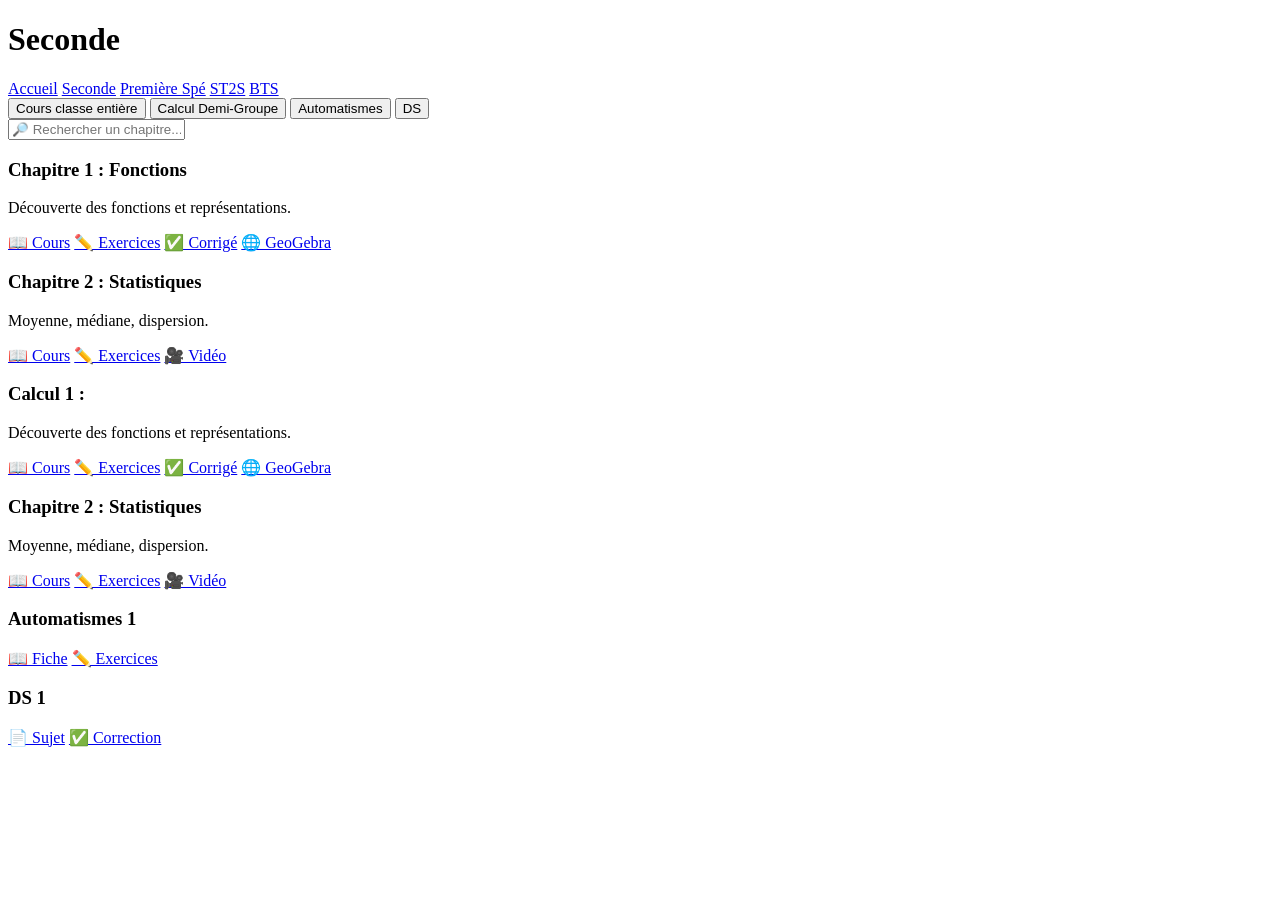
==== seconde.html @ 39851d0e "Add new sections for Calcul 1 and Chapitre 2 Added sections for Calcul 1 and Chapitre 2 with relevan" ====
<!DOCTYPE html>
<html lang="fr">
<head>
  <meta charset="UTF-8">
  <title>Seconde - Mme Devaud</title>
  <link rel="stylesheet" href="style.css">
</head>

<body>

<header>
  <h1>Seconde</h1>

  <nav class="menu">
    <a class="menu-btn" href="index.html">Accueil</a>
    <a class="menu-btn active" href="seconde.html">Seconde</a>
    <a class="menu-btn" href="spe.html">Première Spé</a>
    <a class="menu-btn" href="st2s.html">ST2S</a>
    <a class="menu-btn" href="bts.html">BTS</a>
  </nav>

  <div class="sub-menu">
    <button class="sub-btn active" onclick="showSec('cl')">Cours classe entière</button>
    <button class="sub-btn  " onclick="showSec('dg')">Calcul Demi-Groupe</button>
    <button class="sub-btn" onclick="showSec('auto')">Automatismes</button>
    <button class="sub-btn" onclick="showSec('ds')">DS</button>
  </div>
</header>
<div class="search-box">
  <input type="text" id="searchInput" placeholder="🔎 Rechercher un chapitre..." onkeyup="searchChapters()">
</div>
<main>

<!-- CLASSE ENTIERE -->
<section id="cl" class="sub-section active">

  <div class="card">
    <h3>Chapitre 1 : Fonctions</h3>
    <p>Découverte des fonctions et représentations.</p>

    <div class="actions">
      <a href="pdf/seconde/ch1.pdf" raget="_blank">📖 Cours</a>
      <a href="pdf/seconde/exos-fonctions.pdf">✏️ Exercices</a>
      <a href="pdf/seconde/corr-fonctions.pdf">✅ Corrigé</a>
      <a href="https://www.geogebra.org" target="_blank">🌐 GeoGebra</a>
    </div>
  </div>

  <div class="card">
    <h3>Chapitre 2 : Statistiques</h3>
    <p>Moyenne, médiane, dispersion.</p>

    <div class="actions">
      <a href="#">📖 Cours</a>
      <a href="#">✏️ Exercices</a>
      <a href="#">🎥 Vidéo</a>
    </div>
  </div>
  </section>
<!-- DEMI-GROUPE -->
<section id="cl" class="sub-section ">

  <div class="card">
    <h3>Calcul 1 :  </h3>
    <p>Découverte des fonctions et représentations.</p>

    <div class="actions">
      <a href="pdf/seconde/ch1.pdf" raget="_blank">📖 Cours</a>
      <a href="pdf/seconde/exos-fonctions.pdf">✏️ Exercices</a>
      <a href="pdf/seconde/corr-fonctions.pdf">✅ Corrigé</a>
      <a href="https://www.geogebra.org" target="_blank">🌐 GeoGebra</a>
    </div>
  </div>

  <div class="card">
    <h3>Chapitre 2 : Statistiques</h3>
    <p>Moyenne, médiane, dispersion.</p>

    <div class="actions">
      <a href="#">📖 Cours</a>
      <a href="#">✏️ Exercices</a>
      <a href="#">🎥 Vidéo</a>
    </div>
  </div>


</section>

<!-- AUTOMATISMES -->
<section id="auto" class="sub-section">

  <div class="card">
    <h3>Automatismes 1</h3>

    <div class="actions">
      <a href="pdf/seconde/auto1.pdf">📖 Fiche</a>
      <a href="pdf/seconde/auto1exo.pdf">✏️ Exercices</a>
    </div>
  </div>

</section>

<!-- DS -->
<section id="ds" class="sub-section">

  <div class="card">
    <h3>DS 1</h3>

    <div class="actions">
      <a href="pdf/seconde/ds1.pdf">📄 Sujet</a>
      <a href="pdf/seconde/ds1corr.pdf">✅ Correction</a>
    </div>
  </div>

</section>

</main>

<script src="script.js"></script>
</body>
</html>
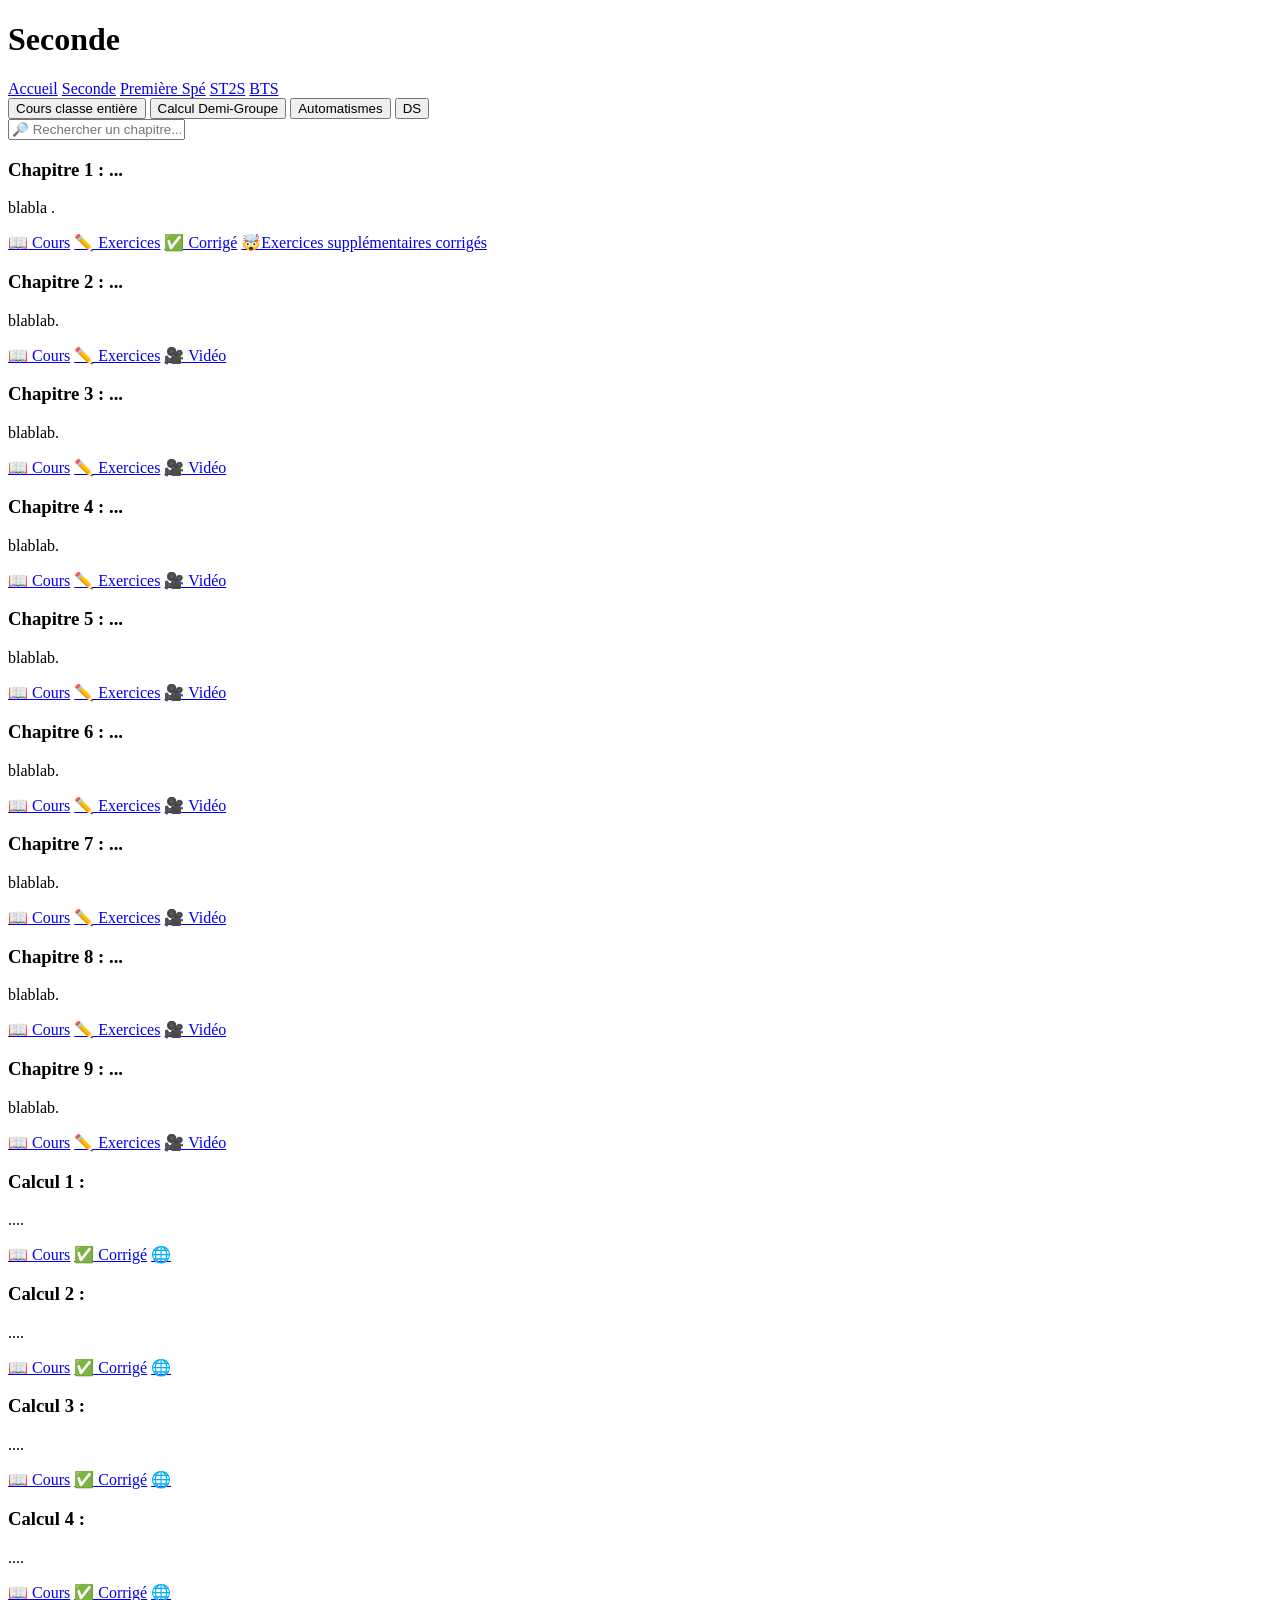
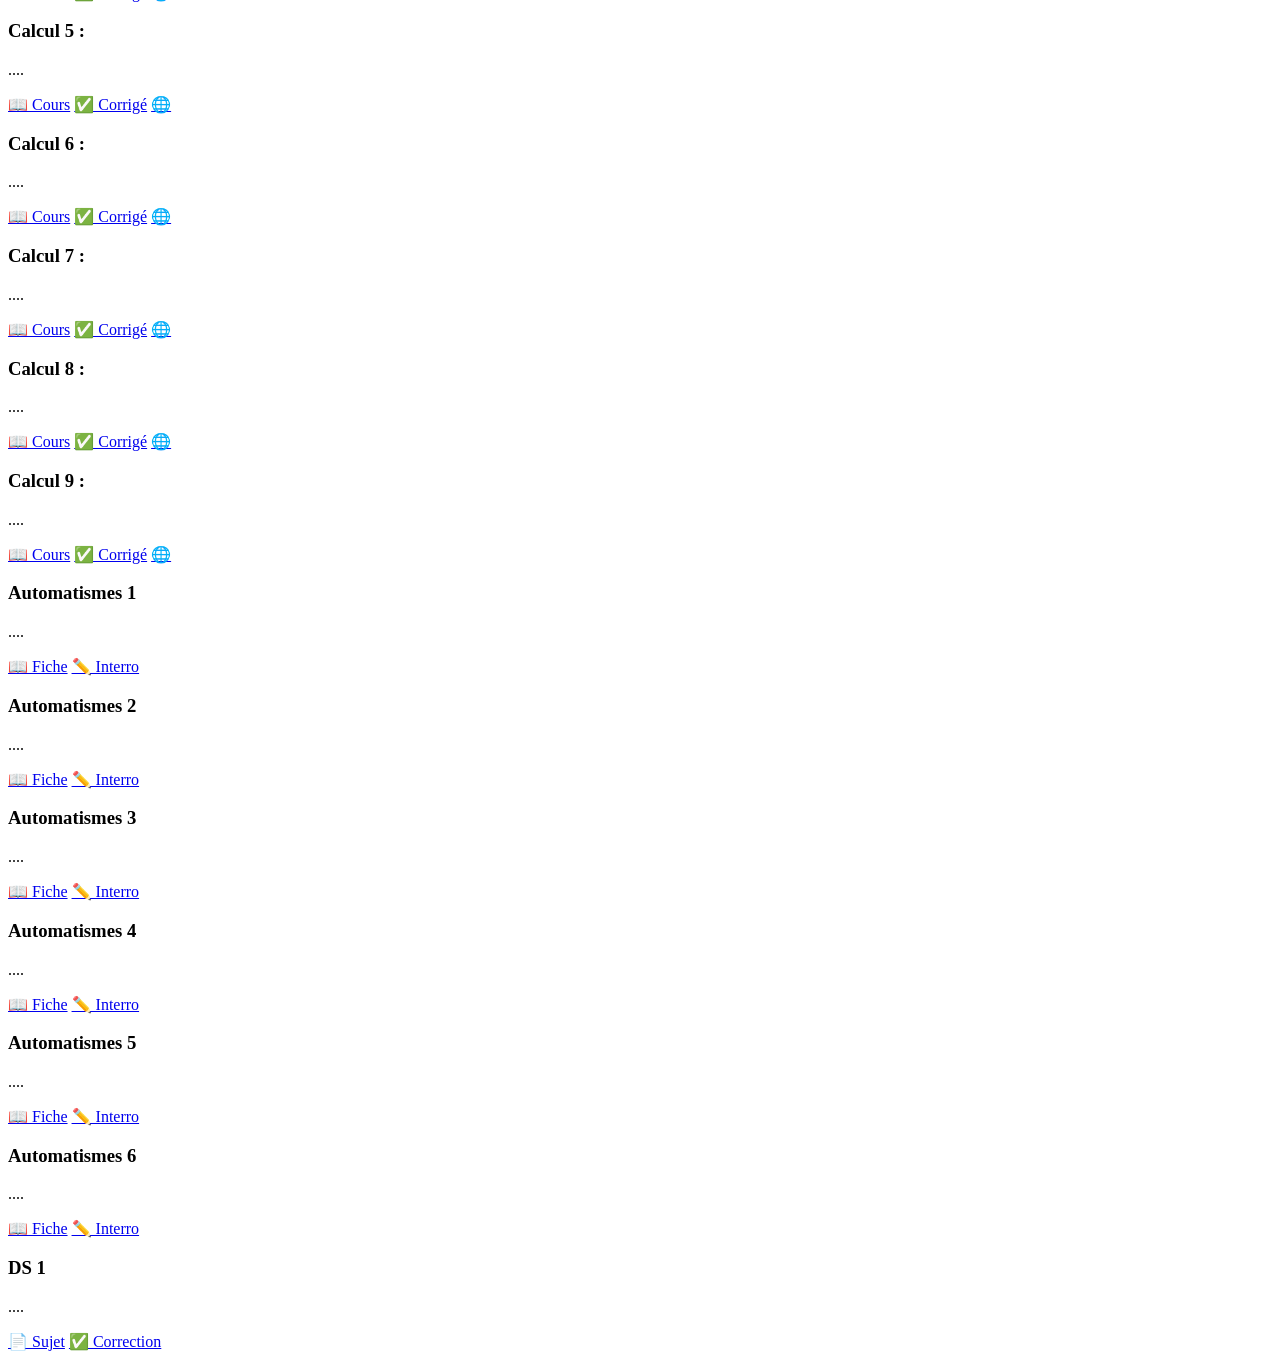
==== commit ef3be0e9: "Update content and links in seconde.html" ====
--- a/seconde.html
+++ b/seconde.html
@@ -35,20 +35,104 @@
 <section id="cl" class="sub-section active">
 
   <div class="card">
-    <h3>Chapitre 1 : Fonctions</h3>
-    <p>Découverte des fonctions et représentations.</p>
-
-    <div class="actions">
-      <a href="pdf/seconde/ch1.pdf" raget="_blank">📖 Cours</a>
+    <h3>Chapitre 1 : ...</h3>
+    <p>blabla .</p>
+
+    <div class="actions">
+      <a href="pdf/seconde/ch1.pdf" target="_blank">📖 Cours</a>
       <a href="pdf/seconde/exos-fonctions.pdf">✏️ Exercices</a>
       <a href="pdf/seconde/corr-fonctions.pdf">✅ Corrigé</a>
-      <a href="https://www.geogebra.org" target="_blank">🌐 GeoGebra</a>
-    </div>
-  </div>
-
-  <div class="card">
-    <h3>Chapitre 2 : Statistiques</h3>
-    <p>Moyenne, médiane, dispersion.</p>
+      <a href="pdf/seconde/exosupp-fonctions.pdf">🤯Exercices supplémentaires corrigés</a>
+     <!-- <a href="... target="_blank">🌐 Exercices en ligne</a>-->
+    </div>
+  </div>
+
+  <div class="card">
+    <h3>Chapitre 2 : ...</h3>
+    <p>blablab.</p>
+
+    <div class="actions">
+      <a href="#">📖 Cours</a>
+      <a href="#">✏️ Exercices</a>
+      <a href="#">🎥 Vidéo</a>
+    </div>
+  </div>
+
+  
+  <div class="card">
+    <h3>Chapitre 3 : ...</h3>
+    <p>blablab.</p>
+
+    <div class="actions">
+      <a href="#">📖 Cours</a>
+      <a href="#">✏️ Exercices</a>
+      <a href="#">🎥 Vidéo</a>
+    </div>
+  </div>
+
+  
+  <div class="card">
+    <h3>Chapitre 4 : ...</h3>
+    <p>blablab.</p>
+
+    <div class="actions">
+      <a href="#">📖 Cours</a>
+      <a href="#">✏️ Exercices</a>
+      <a href="#">🎥 Vidéo</a>
+    </div>
+  </div>
+
+  
+  <div class="card">
+    <h3>Chapitre 5 : ...</h3>
+    <p>blablab.</p>
+
+    <div class="actions">
+      <a href="#">📖 Cours</a>
+      <a href="#">✏️ Exercices</a>
+      <a href="#">🎥 Vidéo</a>
+    </div>
+  </div>
+
+  
+  <div class="card">
+    <h3>Chapitre 6 : ...</h3>
+    <p>blablab.</p>
+
+    <div class="actions">
+      <a href="#">📖 Cours</a>
+      <a href="#">✏️ Exercices</a>
+      <a href="#">🎥 Vidéo</a>
+    </div>
+  </div>
+
+  
+  <div class="card">
+    <h3>Chapitre 7 : ...</h3>
+    <p>blablab.</p>
+
+    <div class="actions">
+      <a href="#">📖 Cours</a>
+      <a href="#">✏️ Exercices</a>
+      <a href="#">🎥 Vidéo</a>
+    </div>
+  </div>
+
+  
+  <div class="card">
+    <h3>Chapitre 8 : ...</h3>
+    <p>blablab.</p>
+
+    <div class="actions">
+      <a href="#">📖 Cours</a>
+      <a href="#">✏️ Exercices</a>
+      <a href="#">🎥 Vidéo</a>
+    </div>
+  </div>
+  
+  <div class="card">
+    <h3>Chapitre 9 : ...</h3>
+    <p>blablab.</p>
 
     <div class="actions">
       <a href="#">📖 Cours</a>
@@ -58,32 +142,106 @@
   </div>
   </section>
 <!-- DEMI-GROUPE -->
-<section id="cl" class="sub-section ">
+<section id="dg" class="sub-section ">
 
   <div class="card">
     <h3>Calcul 1 :  </h3>
-    <p>Découverte des fonctions et représentations.</p>
-
-    <div class="actions">
-      <a href="pdf/seconde/ch1.pdf" raget="_blank">📖 Cours</a>
-      <a href="pdf/seconde/exos-fonctions.pdf">✏️ Exercices</a>
-      <a href="pdf/seconde/corr-fonctions.pdf">✅ Corrigé</a>
-      <a href="https://www.geogebra.org" target="_blank">🌐 GeoGebra</a>
-    </div>
-  </div>
-
-  <div class="card">
-    <h3>Chapitre 2 : Statistiques</h3>
-    <p>Moyenne, médiane, dispersion.</p>
-
-    <div class="actions">
-      <a href="#">📖 Cours</a>
-      <a href="#">✏️ Exercices</a>
-      <a href="#">🎥 Vidéo</a>
-    </div>
-  </div>
-
-
+    <p>....</p>
+
+    <div class="actions">
+      <a href="pdf/seconde/ch1.pdf" raget="_blank">📖 Cours</a>
+      <a href="pdf/seconde/corr-fonctions.pdf">✅ Corrigé</a>
+      <a href="https://www.geogebra.org" target="_blank">🌐 </a>
+    </div>
+  </div>
+
+<div class="card">
+    <h3>Calcul 2 :  </h3>
+    <p>....</p>
+
+    <div class="actions">
+      <a href="pdf/seconde/ch1.pdf" raget="_blank">📖 Cours</a>
+      <a href="pdf/seconde/corr-fonctions.pdf">✅ Corrigé</a>
+      <a href="https://www.geogebra.org" target="_blank">🌐 </a>
+    </div>
+  </div>
+
+  <div class="card">
+    <h3>Calcul 3 :  </h3>
+    <p>....</p>
+
+    <div class="actions">
+      <a href="pdf/seconde/ch1.pdf" raget="_blank">📖 Cours</a>
+      <a href="pdf/seconde/corr-fonctions.pdf">✅ Corrigé</a>
+      <a href="https://www.geogebra.org" target="_blank">🌐 </a>
+    </div>
+  </div>
+
+  <div class="card">
+    <h3>Calcul 4 :  </h3>
+    <p>....</p>
+
+    <div class="actions">
+      <a href="pdf/seconde/ch1.pdf" raget="_blank">📖 Cours</a>
+      <a href="pdf/seconde/corr-fonctions.pdf">✅ Corrigé</a>
+      <a href="https://www.geogebra.org" target="_blank">🌐 </a>
+    </div>
+  </div>
+
+<div class="card">
+    <h3>Calcul 5 :  </h3>
+    <p>....</p>
+
+    <div class="actions">
+      <a href="pdf/seconde/ch1.pdf" raget="_blank">📖 Cours</a>
+      <a href="pdf/seconde/corr-fonctions.pdf">✅ Corrigé</a>
+      <a href="https://www.geogebra.org" target="_blank">🌐 </a>
+    </div>
+  </div>
+
+  <div class="card">
+    <h3>Calcul 6 :  </h3>
+    <p>....</p>
+
+    <div class="actions">
+      <a href="pdf/seconde/ch1.pdf" raget="_blank">📖 Cours</a>
+      <a href="pdf/seconde/corr-fonctions.pdf">✅ Corrigé</a>
+      <a href="https://www.geogebra.org" target="_blank">🌐 </a>
+    </div>
+  </div>
+
+  <div class="card">
+    <h3>Calcul 7 :  </h3>
+    <p>....</p>
+
+    <div class="actions">
+      <a href="pdf/seconde/ch1.pdf" raget="_blank">📖 Cours</a>
+      <a href="pdf/seconde/corr-fonctions.pdf">✅ Corrigé</a>
+      <a href="https://www.geogebra.org" target="_blank">🌐 </a>
+    </div>
+  </div>
+
+  <div class="card">
+    <h3>Calcul 8 :  </h3>
+    <p>....</p>
+
+    <div class="actions">
+      <a href="pdf/seconde/ch1.pdf" raget="_blank">📖 Cours</a>
+      <a href="pdf/seconde/corr-fonctions.pdf">✅ Corrigé</a>
+      <a href="https://www.geogebra.org" target="_blank">🌐 </a>
+    </div>
+  </div>
+
+  <div class="card">
+    <h3>Calcul 9 :  </h3>
+    <p>....</p>
+
+    <div class="actions">
+      <a href="pdf/seconde/ch1.pdf" raget="_blank">📖 Cours</a>
+      <a href="pdf/seconde/corr-fonctions.pdf">✅ Corrigé</a>
+      <a href="https://www.geogebra.org" target="_blank">🌐 </a>
+    </div>
+  </div>
 </section>
 
 <!-- AUTOMATISMES -->
@@ -91,13 +249,63 @@
 
   <div class="card">
     <h3>Automatismes 1</h3>
-
-    <div class="actions">
-      <a href="pdf/seconde/auto1.pdf">📖 Fiche</a>
-      <a href="pdf/seconde/auto1exo.pdf">✏️ Exercices</a>
-    </div>
-  </div>
-
+     <p>....</p>
+
+    <div class="actions">
+      <a href="pdf/seconde/auto1.pdf">📖 Fiche</a>
+      <a href="pdf/seconde/auto1exo.pdf">✏️ Interro</a>
+    </div>
+  </div>
+
+    <div class="card">
+    <h3>Automatismes 2</h3>
+     <p>....</p>
+
+    <div class="actions">
+      <a href="pdf/seconde/auto1.pdf">📖 Fiche</a>
+      <a href="pdf/seconde/auto1exo.pdf">✏️ Interro</a>
+    </div>
+  </div>
+
+    <div class="card">
+    <h3>Automatismes 3</h3>
+     <p>....</p>
+
+    <div class="actions">
+      <a href="pdf/seconde/auto1.pdf">📖 Fiche</a>
+      <a href="pdf/seconde/auto1exo.pdf">✏️ Interro</a>
+    </div>
+  </div>
+
+    <div class="card">
+    <h3>Automatismes 4</h3>
+     <p>....</p>
+
+    <div class="actions">
+      <a href="pdf/seconde/auto1.pdf">📖 Fiche</a>
+      <a href="pdf/seconde/auto1exo.pdf">✏️ Interro</a>
+    </div>
+  </div>
+
+    <div class="card">
+    <h3>Automatismes 5</h3>
+     <p>....</p>
+
+    <div class="actions">
+      <a href="pdf/seconde/auto1.pdf">📖 Fiche</a>
+      <a href="pdf/seconde/auto1exo.pdf">✏️ Interro</a>
+    </div>
+  </div>
+
+    <div class="card">
+    <h3>Automatismes 6</h3>
+     <p>....</p>
+
+    <div class="actions">
+      <a href="pdf/seconde/auto1.pdf">📖 Fiche</a>
+      <a href="pdf/seconde/auto1exo.pdf">✏️ Interro</a>
+    </div>
+  </div>
 </section>
 
 <!-- DS -->
@@ -105,6 +313,7 @@
 
   <div class="card">
     <h3>DS 1</h3>
+    <p>....</p>
 
     <div class="actions">
       <a href="pdf/seconde/ds1.pdf">📄 Sujet</a>
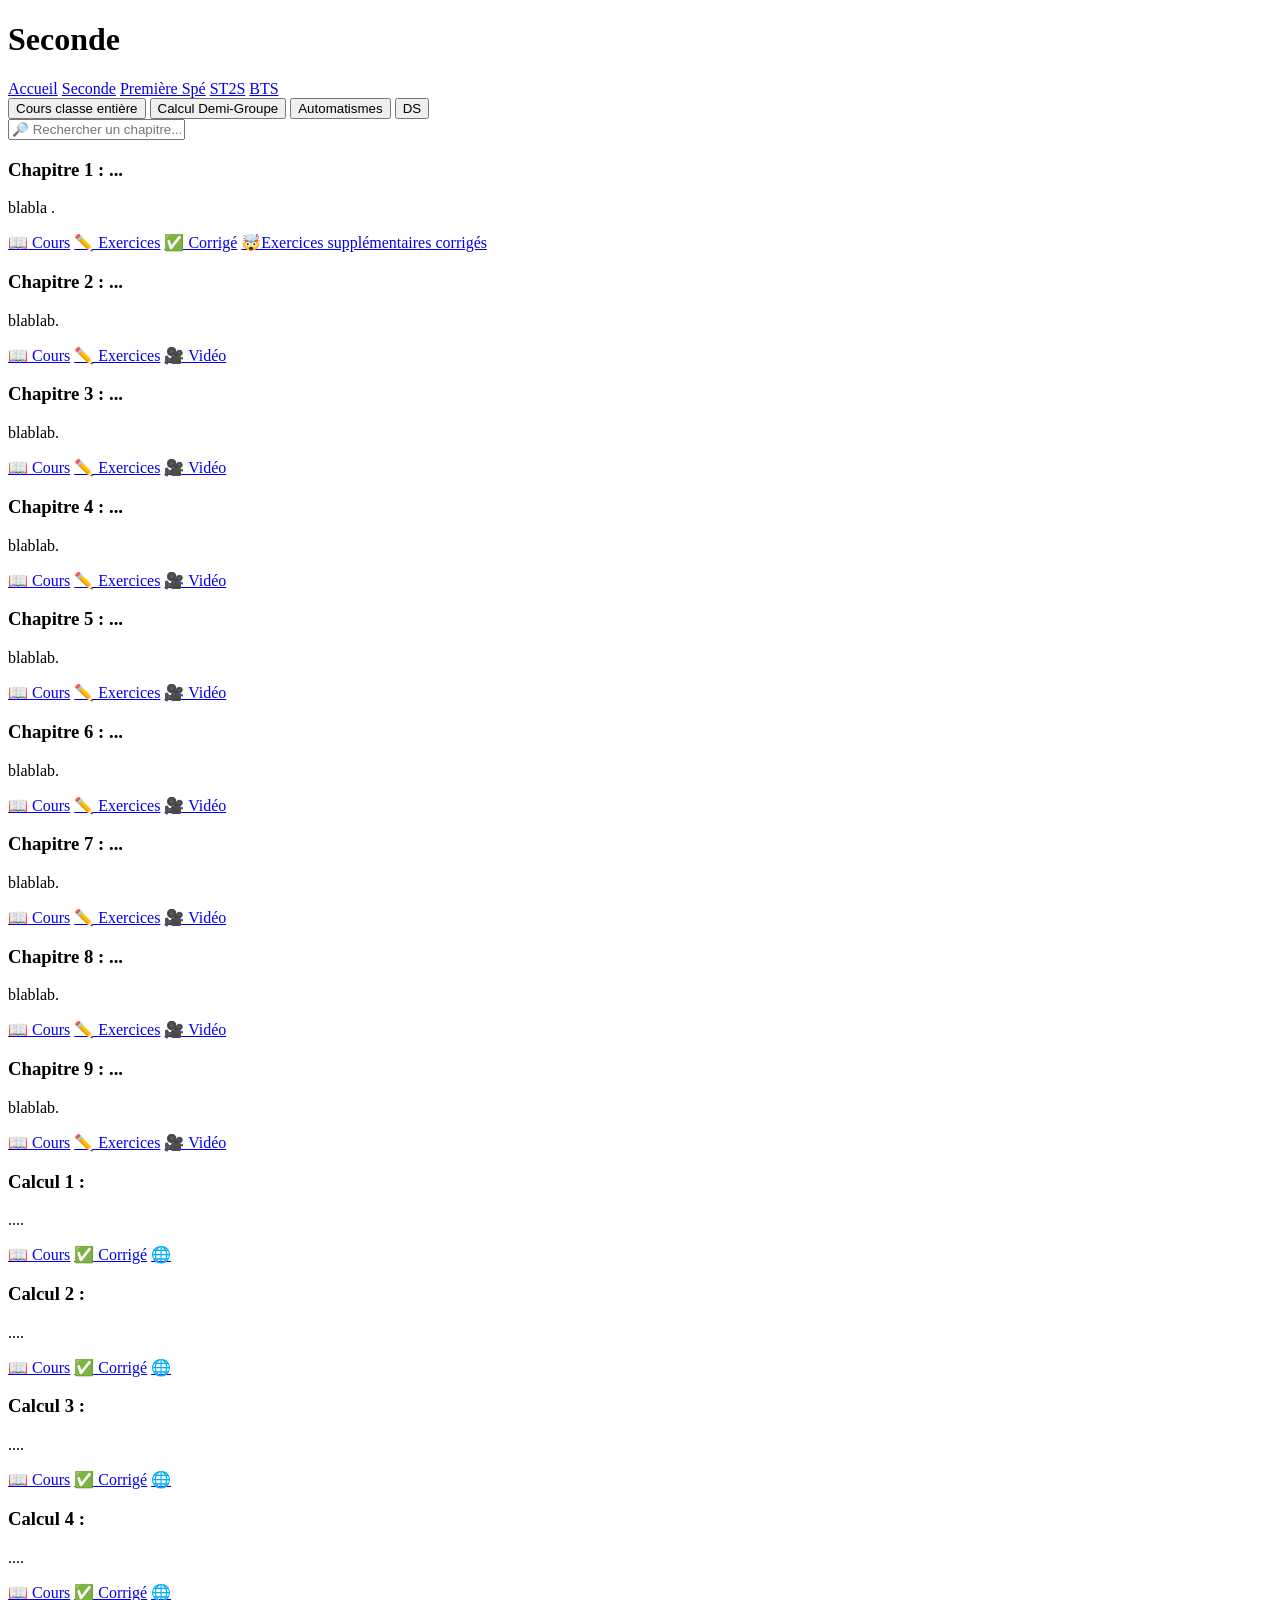
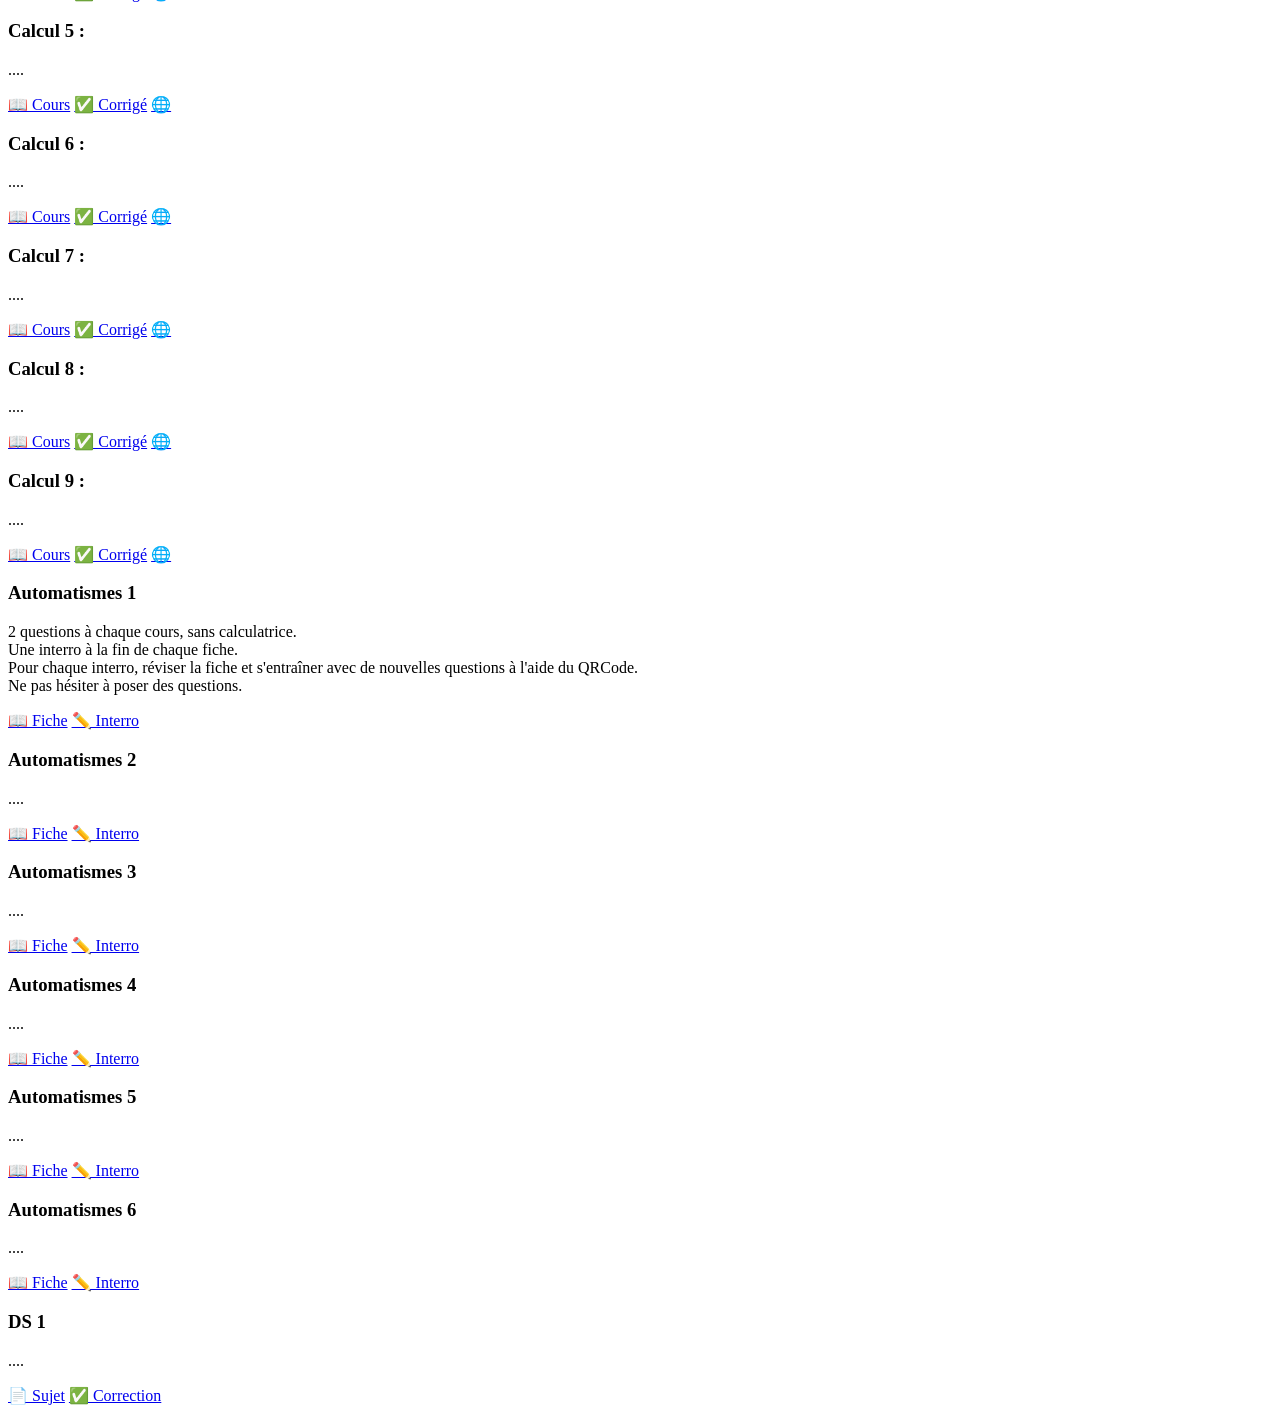
==== commit 910ac0ed: "Revise Automatismes section with detailed instructions Updated the content of the paragraph in the A" ====
--- a/seconde.html
+++ b/seconde.html
@@ -40,7 +40,7 @@
 
     <div class="actions">
       <a href="pdf/seconde/ch1.pdf" target="_blank">📖 Cours</a>
-      <a href="pdf/seconde/exos-fonctions.pdf">✏️ Exercices</a>
+      <a href="pdf/seconde/ch1-exos.pdf">✏️ Exercices</a>
       <a href="pdf/seconde/corr-fonctions.pdf">✅ Corrigé</a>
       <a href="pdf/seconde/exosupp-fonctions.pdf">🤯Exercices supplémentaires corrigés</a>
      <!-- <a href="... target="_blank">🌐 Exercices en ligne</a>-->
@@ -249,7 +249,10 @@
 
   <div class="card">
     <h3>Automatismes 1</h3>
-     <p>....</p>
+     <p>2 questions à chaque cours, sans calculatrice.<br>
+Une interro à la fin de chaque fiche.<br>
+Pour chaque interro, réviser la fiche et s'entraîner avec de nouvelles questions à l'aide du QRCode. <br>
+Ne pas hésiter à poser des questions.</p>
 
     <div class="actions">
       <a href="pdf/seconde/auto1.pdf">📖 Fiche</a>
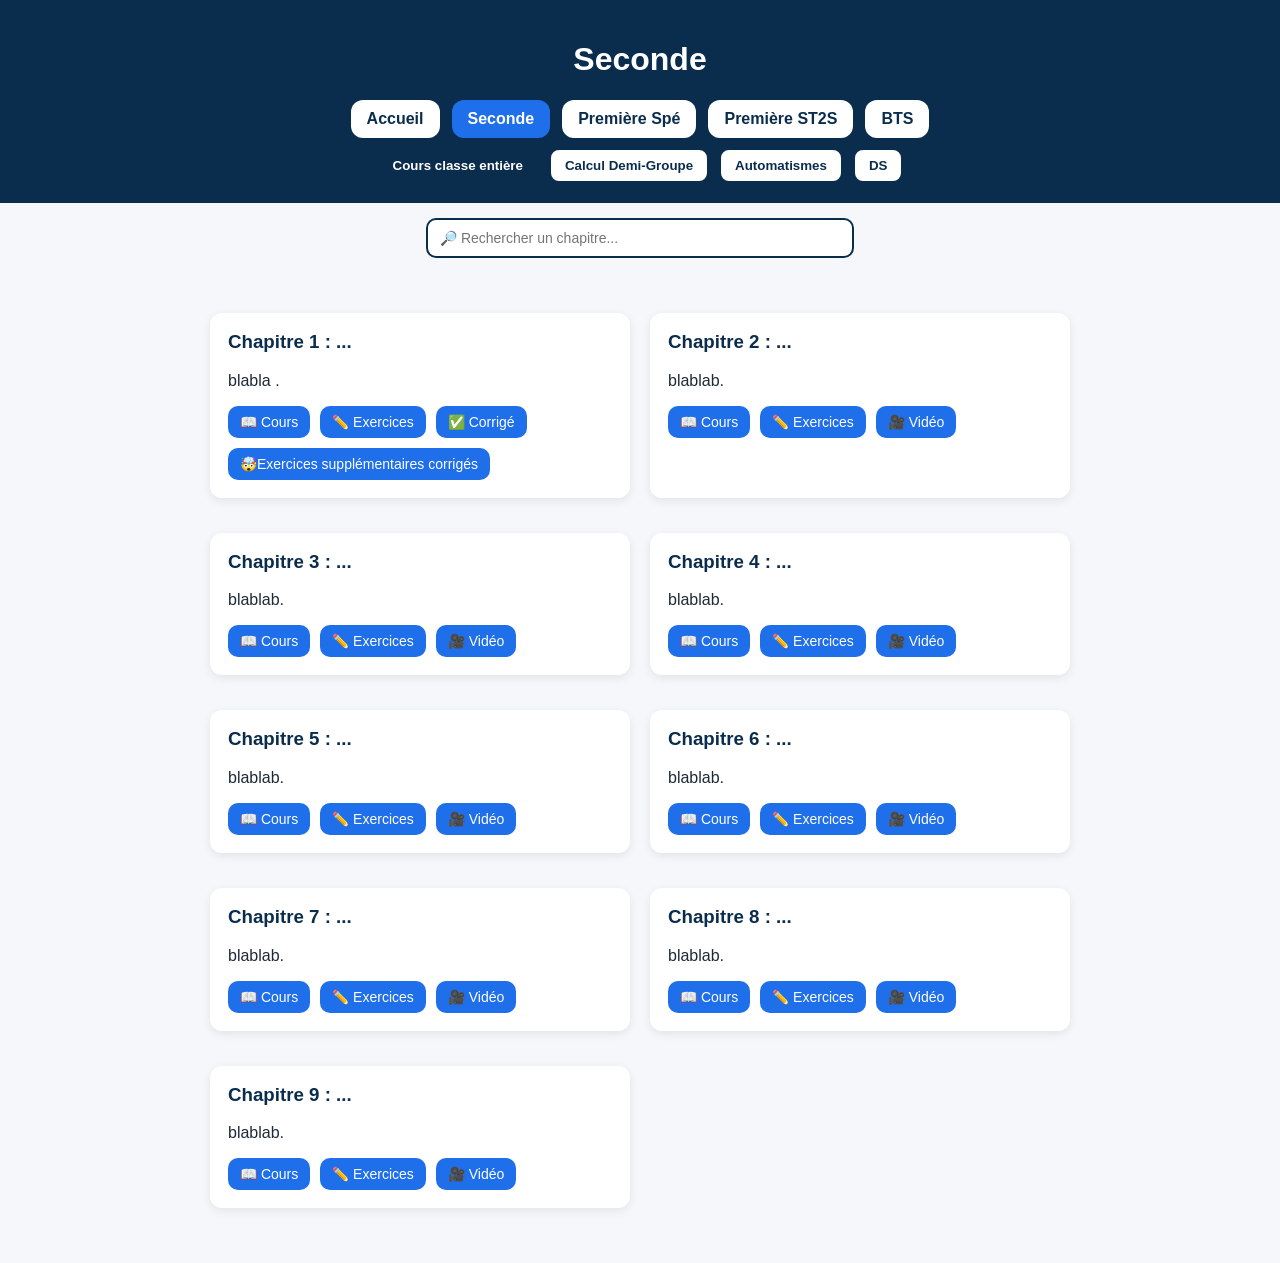
==== commit 8a61313b: "Add class to body in seconde.html" ====
--- a/seconde.html
+++ b/seconde.html
@@ -6,7 +6,7 @@
   <link rel="stylesheet" href="style.css">
 </head>
 
-<body>
+<body class="seconde">
 
 <header>
   <h1>Seconde</h1>
@@ -15,15 +15,15 @@
     <a class="menu-btn" href="index.html">Accueil</a>
     <a class="menu-btn active" href="seconde.html">Seconde</a>
     <a class="menu-btn" href="spe.html">Première Spé</a>
-    <a class="menu-btn" href="st2s.html">ST2S</a>
+    <a class="menu-btn " href="st2s.html">Première ST2S</a>
     <a class="menu-btn" href="bts.html">BTS</a>
   </nav>
 
   <div class="sub-menu">
-    <button class="sub-btn active" onclick="showSec('cl')">Cours classe entière</button>
-    <button class="sub-btn  " onclick="showSec('dg')">Calcul Demi-Groupe</button>
-    <button class="sub-btn" onclick="showSec('auto')">Automatismes</button>
-    <button class="sub-btn" onclick="showSec('ds')">DS</button>
+    <button class="sub-btn active" onclick="showSec('cl',event)">Cours classe entière</button>
+    <button class="sub-btn  " onclick="showSec('dg',event)">Calcul Demi-Groupe</button>
+    <button class="sub-btn" onclick="showSec('auto',event)">Automatismes</button>
+    <button class="sub-btn" onclick="showSec('ds',event)">DS</button>
   </div>
 </header>
 <div class="search-box">
@@ -33,7 +33,7 @@
 
 <!-- CLASSE ENTIERE -->
 <section id="cl" class="sub-section active">
-
+<div class="cards-container">
   <div class="card">
     <h3>Chapitre 1 : ...</h3>
     <p>blabla .</p>
@@ -139,11 +139,12 @@
       <a href="#">✏️ Exercices</a>
       <a href="#">🎥 Vidéo</a>
     </div>
+  </div>
   </div>
   </section>
 <!-- DEMI-GROUPE -->
 <section id="dg" class="sub-section ">
-
+<div class="cards-container">
   <div class="card">
     <h3>Calcul 1 :  </h3>
     <p>....</p>
@@ -242,17 +243,20 @@
       <a href="https://www.geogebra.org" target="_blank">🌐 </a>
     </div>
   </div>
+  </div>
 </section>
 
 <!-- AUTOMATISMES -->
 <section id="auto" class="sub-section">
-
-  <div class="card">
-    <h3>Automatismes 1</h3>
-     <p>2 questions à chaque cours, sans calculatrice.<br>
+   <p>2 questions à chaque cours, sans calculatrice.<br>
 Une interro à la fin de chaque fiche.<br>
 Pour chaque interro, réviser la fiche et s'entraîner avec de nouvelles questions à l'aide du QRCode. <br>
 Ne pas hésiter à poser des questions.</p>
+  <div class="cards-container">
+  
+  <div class="card">
+    <h3>Automatismes 1</h3>
+  
 
     <div class="actions">
       <a href="pdf/seconde/auto1.pdf">📖 Fiche</a>
@@ -308,12 +312,13 @@
       <a href="pdf/seconde/auto1.pdf">📖 Fiche</a>
       <a href="pdf/seconde/auto1exo.pdf">✏️ Interro</a>
     </div>
+  </div>
   </div>
 </section>
 
 <!-- DS -->
 <section id="ds" class="sub-section">
-
+<div class="cards-container">
   <div class="card">
     <h3>DS 1</h3>
     <p>....</p>
@@ -323,7 +328,7 @@
       <a href="pdf/seconde/ds1corr.pdf">✅ Correction</a>
     </div>
   </div>
-
+</div>
 </section>
 
 </main>
--- a/style.css
+++ b/style.css
@@ -0,0 +1,163 @@
+
+/* ===== BASE ===== */
+body {
+  margin: 0;
+  font-family: Arial, sans-serif;
+  background: #f5f7fb;
+  color: #1e2a38;
+}
+
+/* ===== HEADER ===== */
+header {
+  background: #0b2d4d;
+  color: white;
+  padding: 20px;
+  text-align: center;
+}
+
+/* ===== MENU ===== */
+.menu {
+  display: flex;
+  justify-content: center;
+  gap: 12px;
+  flex-wrap: wrap;
+  margin-top: 10px;
+}
+
+.menu-btn {
+  background: white;
+  color: #0b2d4d;
+  padding: 10px 16px;
+  border-radius: 12px;
+  text-decoration: none;
+  font-weight: bold;
+  transition: 0.2s;
+}
+
+.menu-btn:hover {
+  background: #1f6feb;
+  color: white;
+}
+
+.menu-btn.active {
+  background: #1f6feb;
+  color: white;
+}
+
+/* ===== SEARCH ===== */
+.search-box {
+  display: flex;
+  justify-content: center;
+  margin: 15px 0;
+}
+
+.search-box input {
+  width: 60%;
+  max-width: 400px;
+  padding: 10px 12px;
+  border-radius: 10px;
+  border: 2px solid #0b2d4d;
+  outline: none;
+  font-size: 14px;
+}
+
+.search-box input:focus {
+  border-color: #1f6feb;
+}
+
+/* ===== SUB MENU ===== */
+.sub-menu {
+  display: flex;
+  justify-content: center;
+  gap: 10px;
+  margin-top: 10px;
+  flex-wrap: wrap;
+}
+
+.sub-btn {
+  background: white;
+  border: 2px solid #0b2d4d;
+  color: #0b2d4d;
+  padding: 8px 14px;
+  border-radius: 10px;
+  cursor: pointer;
+  font-weight: bold;
+}
+
+.sub-btn.active {
+  background: #0b2d4d;
+  color: white;
+}
+
+/* ===== SECTIONS ===== */
+.sub-section {
+  display: none;
+  max-width: 900px;
+  margin: auto;
+  padding: 20px;
+}
+
+.sub-section.active {
+  display: block;
+}
+
+/* ===== CARDS ===== */
+.card {
+  background: white;
+  padding: 18px;
+  margin-bottom: 15px;
+  border-radius: 12px;
+  box-shadow: 0 3px 10px rgba(0,0,0,0.08);
+}
+
+.card h3 {
+  margin-top: 0;
+  color: #0b2d4d;
+}
+
+/* ===== 2 COLONNES ===== */
+.cards-container {
+  display: grid;
+  grid-template-columns: repeat(2, 1fr);
+  gap: 20px;
+  max-width: 1200px;
+  margin: auto;
+  padding: 20px;
+}
+
+/* ===== ACTIONS ===== */
+.actions {
+  display: flex;
+  flex-wrap: wrap;
+  gap: 10px;
+  margin-top: 10px;
+}
+
+.actions a {
+  background: #1f6feb;
+  color: white;
+  padding: 8px 12px;
+  border-radius: 10px;
+  text-decoration: none;
+  font-size: 14px;
+}
+
+.actions a:hover {
+  background: #0b4fc2;
+}
+
+/* ===== BOUTON EXTERNE ===== */
+.external-btn {
+  display: inline-block;
+  margin-top: 10px;
+  background: #0b2d4d;
+  color: white;
+  padding: 8px 12px;
+  border-radius: 10px;
+  text-decoration: none;
+  font-size: 14px;
+}
+
+.external-btn:hover {
+  background: #1f6feb;
+}
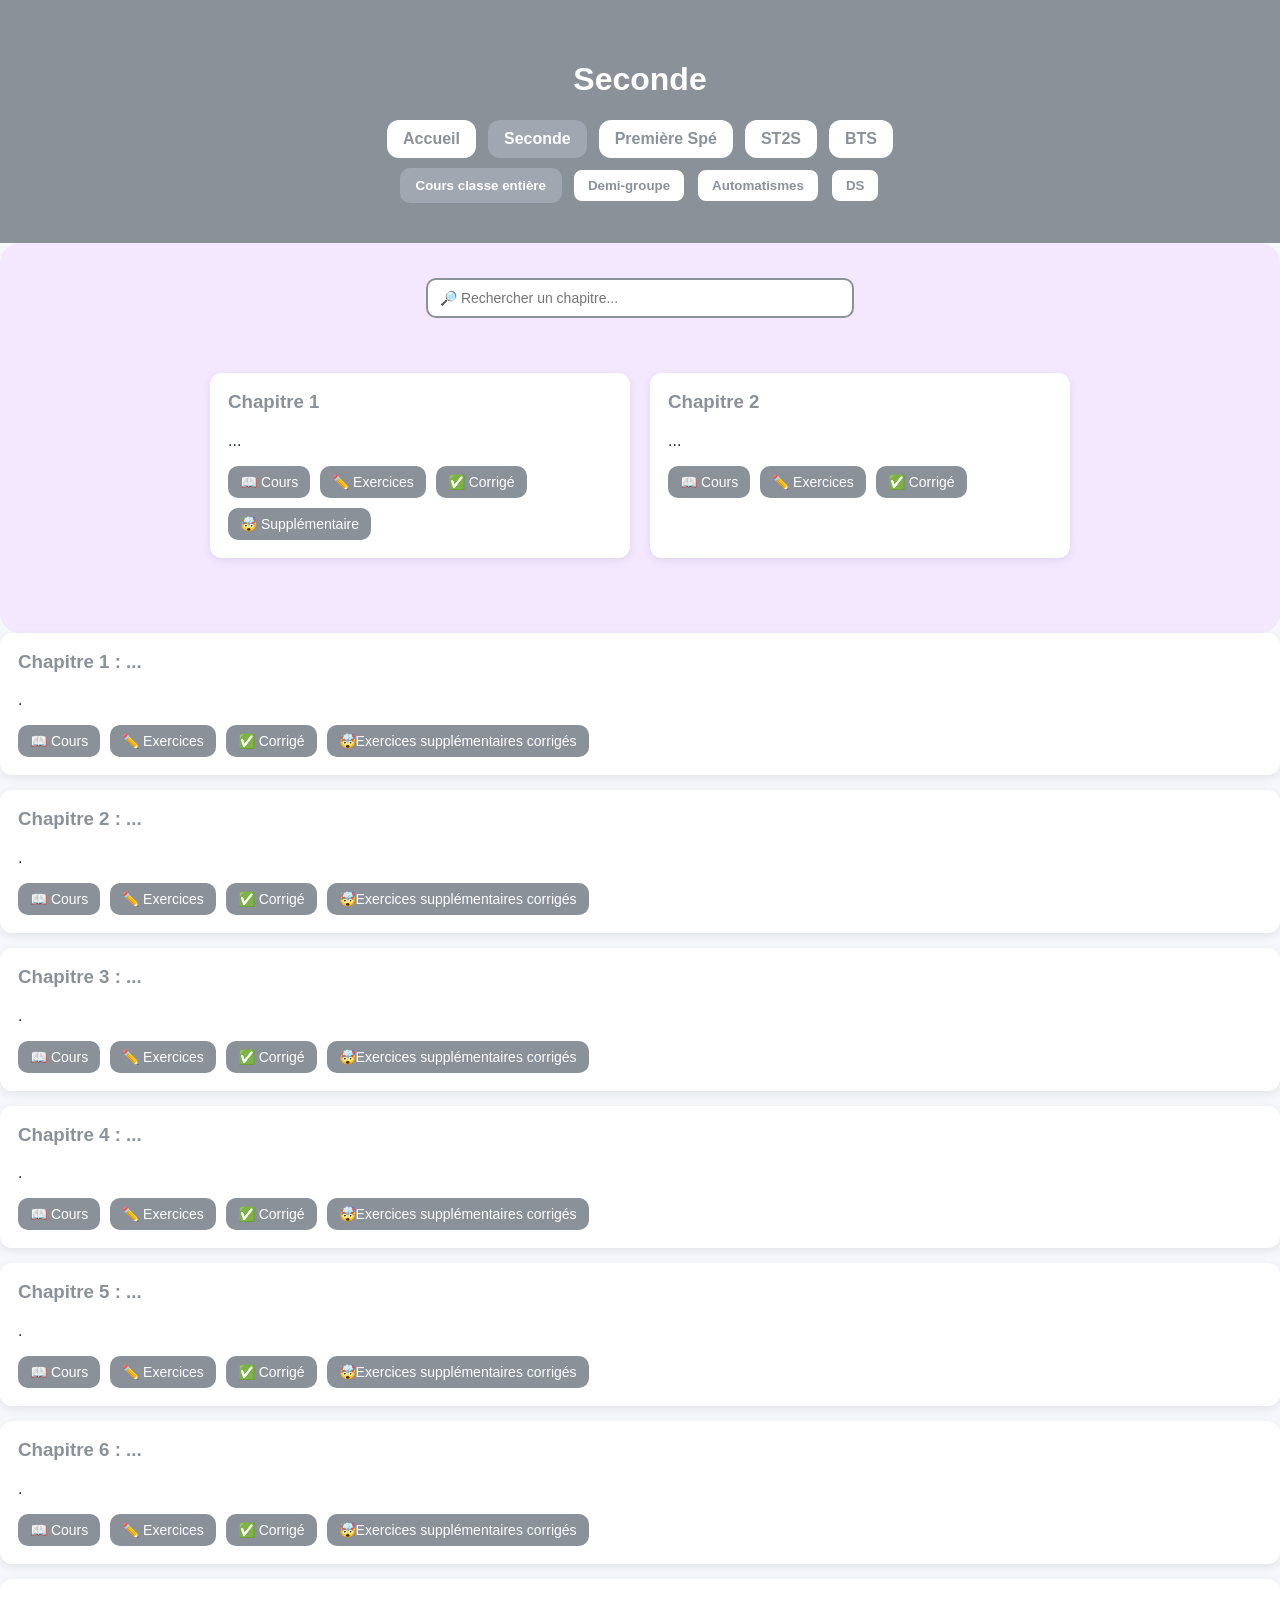
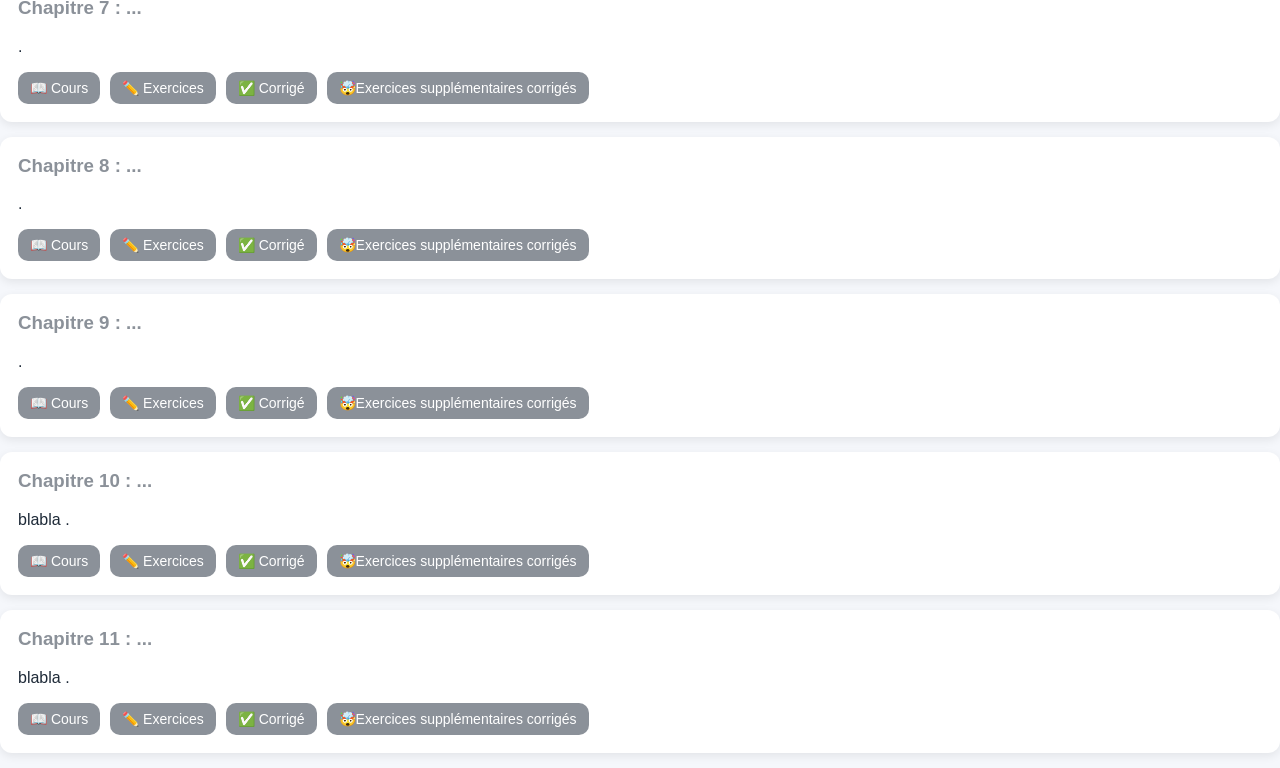
==== commit 92146fcb: "Update seconde.html" ====
--- a/seconde.html
+++ b/seconde.html
@@ -3,141 +3,268 @@
 <head>
   <meta charset="UTF-8">
   <title>Seconde - Mme Devaud</title>
-  <link rel="stylesheet" href="style.css">
+  <link rel="stylesheet" href="styleapp.css">
 </head>
 
 <body class="seconde">
 
 <header>
+
   <h1>Seconde</h1>
 
   <nav class="menu">
     <a class="menu-btn" href="index.html">Accueil</a>
     <a class="menu-btn active" href="seconde.html">Seconde</a>
     <a class="menu-btn" href="spe.html">Première Spé</a>
-    <a class="menu-btn " href="st2s.html">Première ST2S</a>
+    <a class="menu-btn" href="st2s.html">ST2S</a>
     <a class="menu-btn" href="bts.html">BTS</a>
   </nav>
 
   <div class="sub-menu">
     <button class="sub-btn active" onclick="showSec('cl',event)">Cours classe entière</button>
-    <button class="sub-btn  " onclick="showSec('dg',event)">Calcul Demi-Groupe</button>
+    <button class="sub-btn" onclick="showSec('dg',event)">Demi-groupe</button>
     <button class="sub-btn" onclick="showSec('auto',event)">Automatismes</button>
     <button class="sub-btn" onclick="showSec('ds',event)">DS</button>
   </div>
+
 </header>
-<div class="search-box">
-  <input type="text" id="searchInput" placeholder="🔎 Rechercher un chapitre..." onkeyup="searchChapters()">
-</div>
+
 <main>
 
-<!-- CLASSE ENTIERE -->
-<section id="cl" class="sub-section active">
-<div class="cards-container">
-  <div class="card">
+  <!-- SEARCH -->
+  <div class="search-box">
+    <input type="text" id="searchInput" placeholder="🔎 Rechercher un chapitre..." onkeyup="searchChapters()">
+  </div>
+
+  <!-- ===== CLASSE ENTIÈRE ===== -->
+  <section id="cl" class="sub-section active">
+
+    <div class="cards-container">
+
+      <!-- exemple carte -->
+      <div class="card">
+        <h3>Chapitre 1</h3>
+        <p>...</p>
+        <div class="actions">
+          <a href="#">📖 Cours</a>
+          <a href="#">✏️ Exercices</a>
+          <a href="#">✅ Corrigé</a>
+          <a href="#">🤯 Supplémentaire</a>
+        </div>
+      </div>
+
+      <div class="card">
+        <h3>Chapitre 2</h3>
+        <p>...</p>
+        <div class="actions">
+          <a href="#">📖 Cours</a>
+          <a href="#">✏️ Exercices</a>
+          <a href="#">✅ Corrigé</a>
+        </div>
+      </div>
+
+    </div>
+
+  </section>
+
+  <!-- ===== DEMI-GROUPE ===== -->
+  <section id="dg" class="sub-section">
+
+    <div class="cards-container">
+
+      <div class="card">
+        <h3>Calcul 1</h3>
+        <div class="actions">
+          <a href="#">📖 Cours</a>
+          <a href="#">✅ Corrigé</a>
+        </div>
+      </div>
+
+    </div>
+
+  </section>
+
+  <!-- ===== AUTOMATISMES ===== -->
+  <section id="auto" class="sub-section">
+
+    <div class="cards-container">
+
+      <div class="card">
+        <h3>Automatismes 1</h3>
+        <div class="actions">
+          <a href="#">📖 Fiche</a>
+          <a href="#">✏️ Interro</a>
+        </div>
+      </div>
+
+    </div>
+
+  </section>
+
+  <!-- ===== DS ===== -->
+  <section id="ds" class="sub-section">
+
+    <div class="cards-container">
+
+      <div class="card">
+        <h3>DS 1</h3>
+        <div class="actions">
+          <a href="#">📄 Sujet</a>
+          <a href="#">✅ Correction</a>
+        </div>
+      </div>
+
+    </div>
+
+  </section>
+
+</main>
+
+<script src="script.js"></script>
+
+</body>
+</html>  <div class="card">
     <h3>Chapitre 1 : ...</h3>
+    <p>  .</p>
+
+    <div class="actions">
+      <a href="#" target="_blank">📖 Cours</a>
+      <a href="#" target="_blank">✏️ Exercices</a>
+      <a href="#" target="_blank">✅ Corrigé</a>
+      <a href="#" target="_blank">🤯Exercices supplémentaires corrigés</a>
+     <!-- <a href="#" target="_blank">🌐 Exercices en ligne</a>-->
+    </div>
+  </div>
+
+  <div class="card">
+    <h3>Chapitre 2 : ...</h3>
+    <p>  .</p>
+
+    <div class="actions">
+      <a href="#" target="_blank">📖 Cours</a>
+      <a href="#" target="_blank">✏️ Exercices</a>
+      <a href="#" target="_blank">✅ Corrigé</a>
+      <a href="#" target="_blank">🤯Exercices supplémentaires corrigés</a>
+     <!-- <a href="#" target="_blank">🌐 Exercices en ligne</a>-->
+    </div>
+  </div>
+
+  
+   <div class="card">
+    <h3>Chapitre 3 : ...</h3>
+    <p>  .</p>
+
+    <div class="actions">
+      <a href="#" target="_blank">📖 Cours</a>
+      <a href="#" target="_blank">✏️ Exercices</a>
+      <a href="#" target="_blank">✅ Corrigé</a>
+      <a href="#" target="_blank">🤯Exercices supplémentaires corrigés</a>
+     <!-- <a href="#" target="_blank">🌐 Exercices en ligne</a>-->
+    </div>
+  </div>
+
+  
+  <div class="card">
+    <h3>Chapitre 4 : ...</h3>
+    <p>  .</p>
+
+    <div class="actions">
+      <a href="#" target="_blank">📖 Cours</a>
+      <a href="#" target="_blank">✏️ Exercices</a>
+      <a href="#" target="_blank">✅ Corrigé</a>
+      <a href="#" target="_blank">🤯Exercices supplémentaires corrigés</a>
+     <!-- <a href="#" target="_blank">🌐 Exercices en ligne</a>-->
+    </div>
+  </div>
+
+  <div class="card">
+    <h3>Chapitre 5 : ...</h3>
+    <p>  .</p>
+
+    <div class="actions">
+      <a href="#" target="_blank">📖 Cours</a>
+      <a href="#" target="_blank">✏️ Exercices</a>
+      <a href="#" target="_blank">✅ Corrigé</a>
+      <a href="#" target="_blank">🤯Exercices supplémentaires corrigés</a>
+     <!-- <a href="#" target="_blank">🌐 Exercices en ligne</a>-->
+    </div>
+  </div>
+
+  
+  <div class="card">
+    <h3>Chapitre 6 : ...</h3>
+    <p>  .</p>
+
+    <div class="actions">
+      <a href="#" target="_blank">📖 Cours</a>
+      <a href="#" target="_blank">✏️ Exercices</a>
+      <a href="#" target="_blank">✅ Corrigé</a>
+      <a href="#" target="_blank">🤯Exercices supplémentaires corrigés</a>
+     <!-- <a href="#" target="_blank">🌐 Exercices en ligne</a>-->
+    </div>
+  </div>
+
+  
+ <div class="card">
+    <h3>Chapitre 7 : ...</h3>
+    <p>  .</p>
+
+    <div class="actions">
+      <a href="#" target="_blank">📖 Cours</a>
+      <a href="#" target="_blank">✏️ Exercices</a>
+      <a href="#" target="_blank">✅ Corrigé</a>
+      <a href="#" target="_blank">🤯Exercices supplémentaires corrigés</a>
+     <!-- <a href="#" target="_blank">🌐 Exercices en ligne</a>-->
+    </div>
+  </div>
+  
+   <div class="card">
+    <h3>Chapitre 8 : ...</h3>
+    <p>  .</p>
+
+    <div class="actions">
+      <a href="#" target="_blank">📖 Cours</a>
+      <a href="#" target="_blank">✏️ Exercices</a>
+      <a href="#" target="_blank">✅ Corrigé</a>
+      <a href="#" target="_blank">🤯Exercices supplémentaires corrigés</a>
+     <!-- <a href="#" target="_blank">🌐 Exercices en ligne</a>-->
+    </div>
+  </div>
+  
+  <div class="card">
+    <h3>Chapitre 9 : ...</h3>
+    <p>  .</p>
+
+    <div class="actions">
+      <a href="#" target="_blank">📖 Cours</a>
+      <a href="#" target="_blank">✏️ Exercices</a>
+      <a href="#" target="_blank">✅ Corrigé</a>
+      <a href="#" target="_blank">🤯Exercices supplémentaires corrigés</a>
+     <!-- <a href="#" target="_blank">🌐 Exercices en ligne</a>-->
+    </div>
+  </div>
+    <div class="card">
+    <h3>Chapitre 10 : ...</h3>
     <p>blabla .</p>
 
     <div class="actions">
-      <a href="pdf/seconde/ch1.pdf" target="_blank">📖 Cours</a>
-      <a href="pdf/seconde/ch1-exos.pdf">✏️ Exercices</a>
-      <a href="pdf/seconde/corr-fonctions.pdf">✅ Corrigé</a>
-      <a href="pdf/seconde/exosupp-fonctions.pdf">🤯Exercices supplémentaires corrigés</a>
-     <!-- <a href="... target="_blank">🌐 Exercices en ligne</a>-->
-    </div>
-  </div>
-
-  <div class="card">
-    <h3>Chapitre 2 : ...</h3>
-    <p>blablab.</p>
-
-    <div class="actions">
-      <a href="#">📖 Cours</a>
-      <a href="#">✏️ Exercices</a>
-      <a href="#">🎥 Vidéo</a>
-    </div>
-  </div>
-
-  
-  <div class="card">
-    <h3>Chapitre 3 : ...</h3>
-    <p>blablab.</p>
-
-    <div class="actions">
-      <a href="#">📖 Cours</a>
-      <a href="#">✏️ Exercices</a>
-      <a href="#">🎥 Vidéo</a>
-    </div>
-  </div>
-
-  
-  <div class="card">
-    <h3>Chapitre 4 : ...</h3>
-    <p>blablab.</p>
-
-    <div class="actions">
-      <a href="#">📖 Cours</a>
-      <a href="#">✏️ Exercices</a>
-      <a href="#">🎥 Vidéo</a>
-    </div>
-  </div>
-
-  
-  <div class="card">
-    <h3>Chapitre 5 : ...</h3>
-    <p>blablab.</p>
-
-    <div class="actions">
-      <a href="#">📖 Cours</a>
-      <a href="#">✏️ Exercices</a>
-      <a href="#">🎥 Vidéo</a>
-    </div>
-  </div>
-
-  
-  <div class="card">
-    <h3>Chapitre 6 : ...</h3>
-    <p>blablab.</p>
-
-    <div class="actions">
-      <a href="#">📖 Cours</a>
-      <a href="#">✏️ Exercices</a>
-      <a href="#">🎥 Vidéo</a>
-    </div>
-  </div>
-
-  
-  <div class="card">
-    <h3>Chapitre 7 : ...</h3>
-    <p>blablab.</p>
-
-    <div class="actions">
-      <a href="#">📖 Cours</a>
-      <a href="#">✏️ Exercices</a>
-      <a href="#">🎥 Vidéo</a>
-    </div>
-  </div>
-
-  
-  <div class="card">
-    <h3>Chapitre 8 : ...</h3>
-    <p>blablab.</p>
-
-    <div class="actions">
-      <a href="#">📖 Cours</a>
-      <a href="#">✏️ Exercices</a>
-      <a href="#">🎥 Vidéo</a>
-    </div>
-  </div>
-  
-  <div class="card">
-    <h3>Chapitre 9 : ...</h3>
-    <p>blablab.</p>
-
-    <div class="actions">
-      <a href="#">📖 Cours</a>
-      <a href="#">✏️ Exercices</a>
-      <a href="#">🎥 Vidéo</a>
+      <a href="#" target="_blank">📖 Cours</a>
+      <a href="#" target="_blank">✏️ Exercices</a>
+      <a href="#" target="_blank">✅ Corrigé</a>
+      <a href="#" target="_blank">🤯Exercices supplémentaires corrigés</a>
+     <!-- <a href="#" target="_blank">🌐 Exercices en ligne</a>-->
+    </div>
+  </div>
+    <div class="card">
+    <h3>Chapitre 11 : ...</h3>
+    <p>blabla .</p>
+
+    <div class="actions">
+      <a href="#" target="_blank">📖 Cours</a>
+      <a href="#" target="_blank">✏️ Exercices</a>
+      <a href="#" target="_blank">✅ Corrigé</a>
+      <a href="#" target="_blank">🤯Exercices supplémentaires corrigés</a>
+     <!-- <a href="#" target="_blank">🌐 Exercices en ligne</a>-->
     </div>
   </div>
   </div>
@@ -150,9 +277,9 @@
     <p>....</p>
 
     <div class="actions">
-      <a href="pdf/seconde/ch1.pdf" raget="_blank">📖 Cours</a>
-      <a href="pdf/seconde/corr-fonctions.pdf">✅ Corrigé</a>
-      <a href="https://www.geogebra.org" target="_blank">🌐 </a>
+      <a href="#" target="_blank">📖 Cours</a>
+       <a href="#" target="_blank">✅ Corrigé</a>
+       
     </div>
   </div>
 
@@ -161,20 +288,20 @@
     <p>....</p>
 
     <div class="actions">
-      <a href="pdf/seconde/ch1.pdf" raget="_blank">📖 Cours</a>
-      <a href="pdf/seconde/corr-fonctions.pdf">✅ Corrigé</a>
-      <a href="https://www.geogebra.org" target="_blank">🌐 </a>
-    </div>
-  </div>
-
-  <div class="card">
+      <a href="#" target="_blank">📖 Cours</a>
+       <a href="#" target="_blank">✅ Corrigé</a>
+       
+    </div>
+  </div>
+
+ <div class="card">
     <h3>Calcul 3 :  </h3>
     <p>....</p>
 
     <div class="actions">
-      <a href="pdf/seconde/ch1.pdf" raget="_blank">📖 Cours</a>
-      <a href="pdf/seconde/corr-fonctions.pdf">✅ Corrigé</a>
-      <a href="https://www.geogebra.org" target="_blank">🌐 </a>
+      <a href="#" target="_blank">📖 Cours</a>
+       <a href="#" target="_blank">✅ Corrigé</a>
+       
     </div>
   </div>
 
@@ -183,9 +310,9 @@
     <p>....</p>
 
     <div class="actions">
-      <a href="pdf/seconde/ch1.pdf" raget="_blank">📖 Cours</a>
-      <a href="pdf/seconde/corr-fonctions.pdf">✅ Corrigé</a>
-      <a href="https://www.geogebra.org" target="_blank">🌐 </a>
+      <a href="#" target="_blank">📖 Cours</a>
+       <a href="#" target="_blank">✅ Corrigé</a>
+       
     </div>
   </div>
 
@@ -194,9 +321,9 @@
     <p>....</p>
 
     <div class="actions">
-      <a href="pdf/seconde/ch1.pdf" raget="_blank">📖 Cours</a>
-      <a href="pdf/seconde/corr-fonctions.pdf">✅ Corrigé</a>
-      <a href="https://www.geogebra.org" target="_blank">🌐 </a>
+      <a href="#" target="_blank">📖 Cours</a>
+       <a href="#" target="_blank">✅ Corrigé</a>
+       
     </div>
   </div>
 
@@ -205,31 +332,31 @@
     <p>....</p>
 
     <div class="actions">
-      <a href="pdf/seconde/ch1.pdf" raget="_blank">📖 Cours</a>
-      <a href="pdf/seconde/corr-fonctions.pdf">✅ Corrigé</a>
-      <a href="https://www.geogebra.org" target="_blank">🌐 </a>
-    </div>
-  </div>
-
-  <div class="card">
+      <a href="#" target="_blank">📖 Cours</a>
+       <a href="#" target="_blank">✅ Corrigé</a>
+       
+    </div>
+  </div>
+
+ <div class="card">
     <h3>Calcul 7 :  </h3>
     <p>....</p>
 
     <div class="actions">
-      <a href="pdf/seconde/ch1.pdf" raget="_blank">📖 Cours</a>
-      <a href="pdf/seconde/corr-fonctions.pdf">✅ Corrigé</a>
-      <a href="https://www.geogebra.org" target="_blank">🌐 </a>
-    </div>
-  </div>
-
-  <div class="card">
+      <a href="#" target="_blank">📖 Cours</a>
+       <a href="#" target="_blank">✅ Corrigé</a>
+       
+    </div>
+  </div>
+
+ <div class="card">
     <h3>Calcul 8 :  </h3>
     <p>....</p>
 
     <div class="actions">
-      <a href="pdf/seconde/ch1.pdf" raget="_blank">📖 Cours</a>
-      <a href="pdf/seconde/corr-fonctions.pdf">✅ Corrigé</a>
-      <a href="https://www.geogebra.org" target="_blank">🌐 </a>
+      <a href="#" target="_blank">📖 Cours</a>
+       <a href="#" target="_blank">✅ Corrigé</a>
+       
     </div>
   </div>
 
@@ -238,9 +365,9 @@
     <p>....</p>
 
     <div class="actions">
-      <a href="pdf/seconde/ch1.pdf" raget="_blank">📖 Cours</a>
-      <a href="pdf/seconde/corr-fonctions.pdf">✅ Corrigé</a>
-      <a href="https://www.geogebra.org" target="_blank">🌐 </a>
+      <a href="#" target="_blank">📖 Cours</a>
+       <a href="#" target="_blank">✅ Corrigé</a>
+       
     </div>
   </div>
   </div>
@@ -259,8 +386,8 @@
   
 
     <div class="actions">
-      <a href="pdf/seconde/auto1.pdf">📖 Fiche</a>
-      <a href="pdf/seconde/auto1exo.pdf">✏️ Interro</a>
+      <a href="#" target="_blank">📖 Fiche</a>
+      <a href="#" target="_blank">✏️ Interro</a>
     </div>
   </div>
 
@@ -269,8 +396,8 @@
      <p>....</p>
 
     <div class="actions">
-      <a href="pdf/seconde/auto1.pdf">📖 Fiche</a>
-      <a href="pdf/seconde/auto1exo.pdf">✏️ Interro</a>
+      <a href="#" target="_blank">📖 Fiche</a>
+      <a href="#" target="_blank">✏️ Interro</a>
     </div>
   </div>
 
@@ -278,9 +405,9 @@
     <h3>Automatismes 3</h3>
      <p>....</p>
 
-    <div class="actions">
-      <a href="pdf/seconde/auto1.pdf">📖 Fiche</a>
-      <a href="pdf/seconde/auto1exo.pdf">✏️ Interro</a>
+     <div class="actions">
+      <a href="#" target="_blank">📖 Fiche</a>
+      <a href="#" target="_blank">✏️ Interro</a>
     </div>
   </div>
 
@@ -288,9 +415,9 @@
     <h3>Automatismes 4</h3>
      <p>....</p>
 
-    <div class="actions">
-      <a href="pdf/seconde/auto1.pdf">📖 Fiche</a>
-      <a href="pdf/seconde/auto1exo.pdf">✏️ Interro</a>
+     <div class="actions">
+      <a href="#" target="_blank">📖 Fiche</a>
+      <a href="#" target="_blank">✏️ Interro</a>
     </div>
   </div>
 
@@ -298,9 +425,9 @@
     <h3>Automatismes 5</h3>
      <p>....</p>
 
-    <div class="actions">
-      <a href="pdf/seconde/auto1.pdf">📖 Fiche</a>
-      <a href="pdf/seconde/auto1exo.pdf">✏️ Interro</a>
+     <div class="actions">
+      <a href="#" target="_blank">📖 Fiche</a>
+      <a href="#" target="_blank">✏️ Interro</a>
     </div>
   </div>
 
@@ -308,9 +435,9 @@
     <h3>Automatismes 6</h3>
      <p>....</p>
 
-    <div class="actions">
-      <a href="pdf/seconde/auto1.pdf">📖 Fiche</a>
-      <a href="pdf/seconde/auto1exo.pdf">✏️ Interro</a>
+     <div class="actions">
+      <a href="#" target="_blank">📖 Fiche</a>
+      <a href="#" target="_blank">✏️ Interro</a>
     </div>
   </div>
   </div>
@@ -324,8 +451,8 @@
     <p>....</p>
 
     <div class="actions">
-      <a href="pdf/seconde/ds1.pdf">📄 Sujet</a>
-      <a href="pdf/seconde/ds1corr.pdf">✅ Correction</a>
+      <a href="#" target="_blank">📄 Sujet</a>
+      <a href="#" target="_blank">✅ Correction</a>
     </div>
   </div>
 </div>
--- a/styleapp.css
+++ b/styleapp.css
@@ -0,0 +1,364 @@
+
+/* ===== BASE ===== */
+body {
+  margin: 0;
+  font-family: Arial, sans-serif;
+  background: #f5f7fb;
+  color: #1e2a38;
+}
+
+.home-info {
+  text-align: center;
+  font-size: 11px;
+  color: #8a8a8a;
+  margin-top: 6px;
+  font-style: italic;
+}
+.seconde main {
+  background: #f3e8ff;
+}
+
+.spe main {
+  background: #fff1e6;
+}
+
+.st2s main {
+  background: #ffe6ef;
+}
+
+.bts main {
+  background: #e8f2ff;
+}
+
+main {
+  border-radius: 20px;
+  padding: 20px;
+}
+/* ===== HEADER ===== */
+header {
+  background: #8b9199;
+  color: white;
+  padding: 20px;
+  text-align: center;
+  position: relative;
+}
+
+/* ===== MENU ===== */
+.menu {
+  display: flex;
+  justify-content: center;
+  gap: 12px;
+  flex-wrap: wrap;
+  margin-top: 10px;
+  text-align: center;
+}
+
+.menu-btn {
+  background: white;
+  color: #8b9199;
+  padding: 10px 16px;
+  border-radius: 12px;
+  text-decoration: none;
+  font-weight: bold;
+  transition: 0.2s;
+}
+
+.menu-btn:hover {
+  background: #b8bec6;
+  color: white;
+}
+
+.menu-btn.active {
+  background: #a0a7b1;
+  color: white;
+}
+
+
+
+/* ===== SEARCH ===== */
+.search-box {
+  display: flex;
+  justify-content: center;
+  margin: 15px 0;
+}
+
+.search-box input {
+  width: 60%;
+  max-width: 400px;
+  padding: 10px 12px;
+  border-radius: 10px;
+  border: 2px solid #8b9199;
+  outline: none;
+  font-size: 14px;
+}
+
+.search-box input:focus {
+  border-color: #b8bec6;
+}
+
+/* ===== SUB MENU ===== */
+.sub-menu {
+  display: flex;
+  justify-content: center;
+  gap: 10px;
+  margin-top: 10px;
+  flex-wrap: wrap;
+}
+
+.sub-btn {
+  background: white;
+  border: 2px solid #8b9199;
+  color: #8b9199;
+  padding: 8px 14px;
+  border-radius: 10px;
+  cursor: pointer;
+  font-weight: bold;
+}
+
+.sub-btn.active {
+  background: #a0a7b1;
+  color: white;
+  border-color: #a0a7b1;
+}
+
+/* ===== SECTIONS ===== */
+.sub-section {
+  display: none;
+  max-width: 900px;
+  margin: auto;
+  padding: 20px;
+}
+
+.sub-section.active {
+  display: block;
+}
+
+/* ===== CARDS ===== */
+.card {
+  background: white;
+  padding: 18px;
+  margin-bottom: 15px;
+  border-radius: 12px;
+  box-shadow: 0 3px 10px rgba(0,0,0,0.08);
+}
+
+.card h3 {
+  margin-top: 0;
+  color: #8b9199;
+}
+
+/* ===== 2 COLONNES ===== */
+.cards-container {
+  display: grid;
+  grid-template-columns: repeat(2, 1fr);
+  gap: 20px;
+  max-width: 1200px;
+  margin: auto;
+  padding: 20px;
+}
+
+/* ===== ACTIONS ===== */
+.actions {
+  display: flex;
+  flex-wrap: wrap;
+  gap: 10px;
+  margin-top: 10px;
+}
+
+.actions a {
+  background: #8b9199;
+  color: white;
+  padding: 8px 12px;
+  border-radius: 10px;
+  text-decoration: none;
+  font-size: 14px;
+}
+
+.actions a:hover {
+  background: #0b4fc2;
+}
+
+/* ===== BOUTON EXTERNE ===== */
+.external-btn {
+  display: inline-block;
+  margin-top: 10px;
+  background: #8b9199;
+  color: white;
+  padding: 8px 12px;
+  border-radius: 10px;
+  text-decoration: none;
+  font-size: 14px;
+}
+
+.external-btn:hover {
+  background: #8b9199;
+}
+
+.footer {
+  text-align: center;
+  padding: 20px;
+  margin-top: 40px;
+  color: #6f7680;
+  font-size: 14px;
+  border-top: 1px solid #ddd;
+  background: white;
+}
+
+
+
+/* ton contenu principal doit pousser le footer */
+main {
+  flex: 1;
+}
+
+/* FOOTER */
+.footer {
+  text-align: center;
+  padding: 15px;
+  font-size: 13px;
+  color: #6f7680;
+  border-top: 1px solid #ddd;
+  background: white;
+}
+
+.footer a {
+  color: #8a8a8a;
+  text-decoration: none;
+  font-weight: bold;
+}
+
+.footer a:hover {
+  text-decoration: underline;
+}
+/* bloc info en haut à gauche */
+.top-left-info {
+  position: absolute;
+  top: 10px;
+  left: 10px;
+  text-align: left;
+  font-size: 12px;
+  color: white;
+  font-style:italic;
+  line-height: 1.3;
+}
+/* ===== HEADER APP ===== */
+header {
+  position: relative;
+  background: #8b9199;
+  color: white;
+  text-align: center;
+  padding: 40px 20px;
+}
+
+.subtitle {
+  margin-top: 5px;
+  font-size: 14px;
+  opacity: 0.8;
+}
+
+/* info lycée en haut gauche */
+.top-left-info {
+  position: absolute;
+  top: 10px;
+  left: 10px;
+  font-size: 12px;
+  text-align: left;
+  line-height: 1.3;
+  color: white;
+}
+
+/* ===== ACCUEIL APP ===== */
+.home-container {
+  display: grid;
+  grid-template-columns: repeat(2, 1fr);
+  gap: 20px;
+  max-width: 700px;
+  margin: 40px auto;
+  padding: 20px;
+}
+
+/* ===== CARTES APP ===== */
+.app-card {
+  display: flex;
+  align-items: center;
+  justify-content: center;
+  height: 120px;
+  border-radius: 15px;
+  font-size: 18px;
+  font-weight: bold;
+  text-decoration: none;
+  color: white;
+  transition: 0.2s;
+}
+
+/* couleurs par filière */
+.app-card.seconde { background: #a78bfa; }  /* violet pastel */
+.app-card.spe { background: #fdba74; }      /* orange pastel */
+.app-card.st2s { background: #f9a8d4; }     /* rose pastel */
+.app-card.bts { background: #93c5fd; }      /* bleu pastel */
+
+.app-card:hover {
+  transform: scale(1.03);
+  opacity: 0.9;
+}
+
+/* mobile */
+@media (max-width: 600px) {
+  .home-container {
+    grid-template-columns: 1fr;
+  }
+}
+
+@media (max-width: 600px) {
+
+  /* cartes en colonne propre */
+  .home-container {
+    grid-template-columns: 1fr;
+    gap: 15px;
+    padding: 10px;
+    margin: 20px auto;
+  }
+
+  /* cartes plus grandes et lisibles */
+  .app-card {
+    height: 110px;
+    font-size: 18px;
+  }
+
+  /* bienvenue plus compact */
+  .card.welcome {
+    margin: 15px 10px;
+    padding: 18px;
+  }
+
+  /* header plus léger */
+  header {
+    padding: 25px 10px;
+  }
+
+  .top-left-info {
+    font-size: 10px;
+  }
+}
+/* ===== CADRE BIENVENUE ===== */
+.card.welcome {
+  max-width: 800px;
+  margin: 30px auto 20px auto;
+  padding: 25px;
+  border-radius: 16px;
+  background: #ffffff;
+  box-shadow: 0 4px 12px rgba(0,0,0,0.08);
+  border-left: 6px solid #a0a7b1;
+  text-align: center;
+}
+
+.card.welcome h2 {
+  margin-top: 0;
+  color: #6f7680;
+}
+
+.card.welcome p {
+  color: #555;
+  line-height: 1.6;
+  font-size: 15px;
+}
